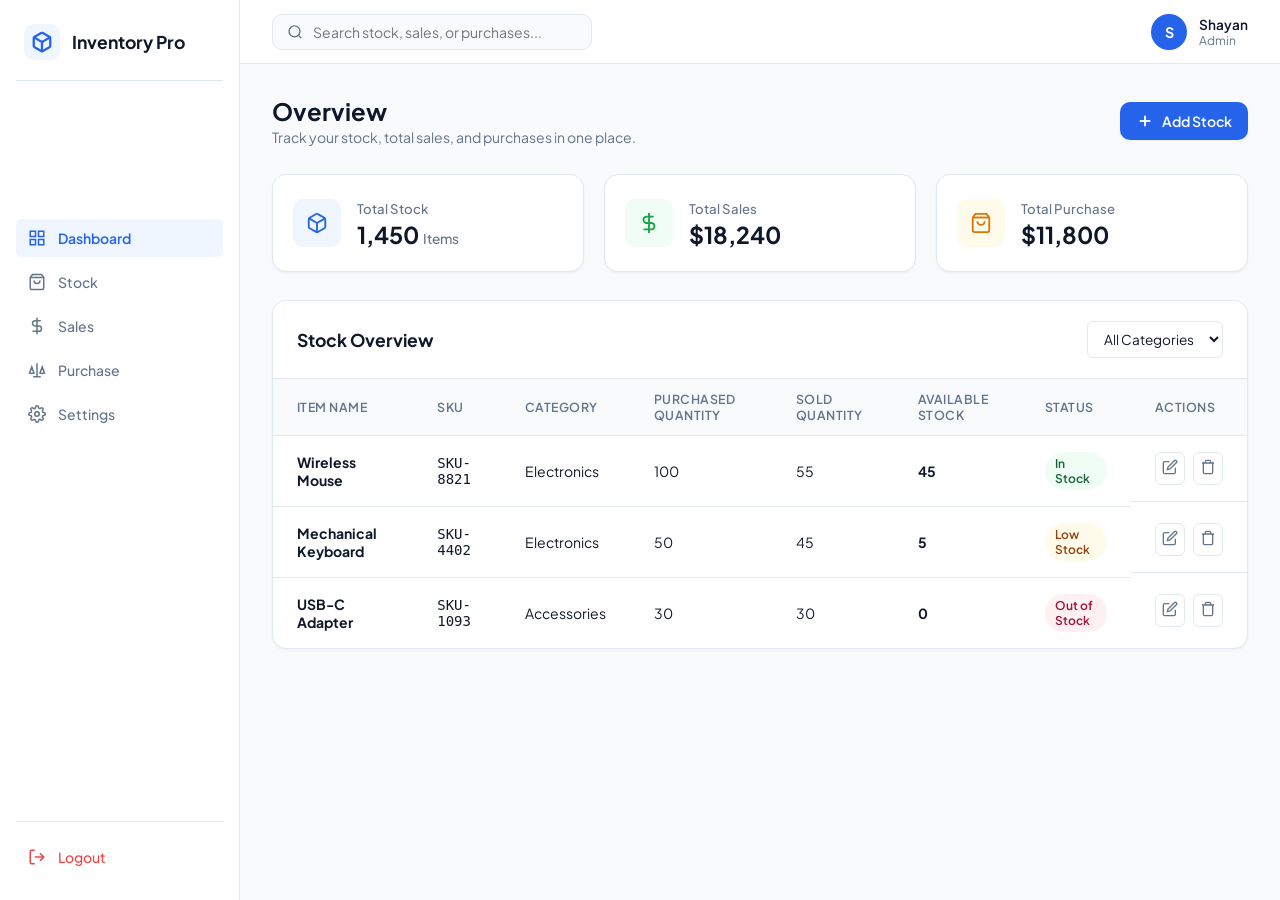
==== HTML/dashboard.html @ a54b795f "Added sales, purchases and stocks files" ====
<!DOCTYPE html>
<html lang="en">
<head>
    <meta charset="UTF-8">
    <meta name="viewport" content="width=device-width, initial-scale=1.0">
    <title>Inventory Pro - Dashboard</title>
    <link rel="stylesheet" href="../CSS/dashboard.css">
    <!-- Clean Modern Font -->
    <link rel="preconnect" href="https://fonts.googleapis.com">
    <link rel="preconnect" href="https://fonts.gstatic.com" crossorigin>
    <link href="https://fonts.googleapis.com/css2?family=Plus+Jakarta+Sans:wght@400;500;600;700&display=swap" rel="stylesheet">
</head>
<body>

    <div class="app-layout">
        
        <!-- SIDEBAR -->
        <aside class="sidebar">
            <div class="sidebar-header">
                <div class="brand-icon">
                    <svg width="22" height="22" viewBox="0 0 24 24" fill="none" stroke="currentColor" stroke-width="2.5" stroke-linecap="round" stroke-linejoin="round">
                        <path d="M21 16V8a2 2 0 0 0-1-1.73l-7-4a2 2 0 0 0-2 0l-7 4A2 2 0 0 0 3 8v8a2 2 0 0 0 1 1.73l7 4a2 2 0 0 0 2 0l7-4A2 2 0 0 0 21 16z"></path>
                        <polyline points="3.27 6.96 12 12.01 20.73 6.96"></polyline>
                        <line x1="12" y1="22.08" x2="12" y2="12"></line>
                    </svg>
                </div>
                <h2>Inventory Pro</h2>
            </div>

            <nav class="sidebar-menu">
                <a href="#" class="menu-item active">
                    <svg width="18" height="18" viewBox="0 0 24 24" fill="none" stroke="currentColor" stroke-width="2"><rect x="3" y="3" width="7" height="7"></rect><rect x="14" y="3" width="7" height="7"></rect><rect x="14" y="14" width="7" height="7"></rect><rect x="3" y="14" width="7" height="7"></rect></svg>
                    <span>Dashboard</span>
                </a>
                <a href="stocks.html" class="menu-item">
                    <svg width="18" height="18" viewBox="0 0 24 24" fill="none" stroke="currentColor" stroke-width="2"><path d="M6 2L3 6v14a2 2 0 0 0 2 2h14a2 2 0 0 0 2-2V6l-3-4z"></path><line x1="3" y1="6" x2="21" y2="6"></line><path d="M16 10a4 4 0 0 1-8 0"></path></svg>
                    <span>Stock</span>
                </a>
                <a href="sales.html" class="menu-item">
                    <svg width="18" height="18" viewBox="0 0 24 24" fill="none" stroke="currentColor" stroke-width="2"><line x1="12" y1="1" x2="12" y2="23"></line><path d="M17 5H9.5a3.5 3.5 0 0 0 0 7h5a3.5 3.5 0 0 1 0 7H6"></path></svg>
                    <span>Sales</span>
                </a>
                <a href="purchases.html" class="menu-item">
                    <svg width="18" height="18" viewBox="0 0 24 24" fill="none" stroke="currentColor" stroke-width="2"><path d="M16 16l3-8 3 8c-.87.06-1.92.21-3 .57-1.08-.36-2.13-.51-3-.57z"></path><path d="M2 16l3-8 3 8c-.87.06-1.92.21-3 .57-1.08-.36-2.13-.51-3-.57z"></path><path d="M7 21h10"></path><path d="M12 3v18"></path></svg>
                    <span>Purchase</span>
                </a>
                <a href="#" class="menu-item">
                    <svg width="18" height="18" viewBox="0 0 24 24" fill="none" stroke="currentColor" stroke-width="2"><circle cx="12" cy="12" r="3"></circle><path d="M19.4 15a1.65 1.65 0 0 0 .33 1.82l.06.06a2 2 0 0 1 0 2.83 2 2 0 0 1-2.83 0l-.06-.06a1.65 1.65 0 0 0-1.82-.33 1.65 1.65 0 0 0-1 1.51V21a2 2 0 0 1-2 2 2 2 0 0 1-2-2v-.09A1.65 1.65 0 0 0 9 19.4a1.65 1.65 0 0 0-1.82.33l-.06.06a2 2 0 0 1-2.83 0 2 2 0 0 1 0-2.83l.06-.06a1.65 1.65 0 0 0 .33-1.82 1.65 1.65 0 0 0-1.51-1H3a2 2 0 0 1-2-2 2 2 0 0 1 2-2h.09A1.65 1.65 0 0 0 4.6 9a1.65 1.65 0 0 0-.33-1.82l-.06-.06a2 2 0 0 1 0-2.83 2 2 0 0 1 2.83 0l.06.06a1.65 1.65 0 0 0 1.82.33H9a1.65 1.65 0 0 0 1-1.51V3a2 2 0 0 1 2-2 2 2 0 0 1 2 2v.09a1.65 1.65 0 0 0 1 1.51 1.65 1.65 0 0 0 1.82-.33l.06-.06a2 2 0 0 1 2.83 0 2 2 0 0 1 0 2.83l-.06.06a1.65 1.65 0 0 0-.33 1.82V9a1.65 1.65 0 0 0 1.51 1H21a2 2 0 0 1 2 2 2 2 0 0 1-2 2h-.09a1.65 1.65 0 0 0-1.51 1z"></path></svg>
                    <span>Settings</span>
                </a>
            </nav>

            <div class="sidebar-footer">
                <a href="login.html" class="logout-btn">
                    <svg width="18" height="18" viewBox="0 0 24 24" fill="none" stroke="currentColor" stroke-width="2"><path d="M9 21H5a2 2 0 0 1-2-2V5a2 2 0 0 1 2-2h4"></path><polyline points="16 17 21 12 16 7"></polyline><line x1="21" y1="12" x2="9" y2="12"></line></svg>
                    <span>Logout</span>
                </a>
            </div>
        </aside>

        <!-- MAIN CONTENT AREA -->
        <main class="main-content">
            
            <!-- TOP BAR -->
            <header class="topbar">
                <div class="search-box">
                    <svg width="18" height="18" viewBox="0 0 24 24" fill="none" stroke="currentColor" stroke-width="2"><circle cx="11" cy="11" r="8"></circle><line x1="21" y1="21" x2="16.65" y2="16.65"></line></svg>
                    <input type="text" placeholder="Search stock, sales, or purchases...">
                </div>

                <div class="topbar-actions">
                    <div class="user-profile">
                        <div class="avatar">S</div>
                        <div class="user-info">
                            <span class="name">Shayan</span>
                            <span class="role">Admin</span>
                        </div>
                    </div>
                </div>
            </header>

            <!-- DASHBOARD BODY -->
            <div class="content-body">
                
                <!-- Page Header & Action Buttons -->
                <div class="page-header">
                    <div>
                        <h1>Overview</h1>
                        <p>Track your stock, total sales, and purchases in one place.</p>
                    </div>
                    <div class="header-actions">
                        <button class="btn-primary">
                            <svg width="18" height="18" viewBox="0 0 24 24" fill="none" stroke="currentColor" stroke-width="2.5"><line x1="12" y1="5" x2="12" y2="19"></line><line x1="5" y1="12" x2="19" y2="12"></line></svg>
                            Add Stock
                        </button>
                    </div>
                </div>

                <!-- 3 MAIN OVERVIEW STATS (Stock, Sales, Purchase) -->
                <div class="stats-grid">
                    
                    <!-- 1. TOTAL STOCK -->
                    <div class="stat-card">
                        <div class="stat-icon icon-blue">
                            <svg width="22" height="22" viewBox="0 0 24 24" fill="none" stroke="currentColor" stroke-width="2"><path d="M21 16V8a2 2 0 0 0-1-1.73l-7-4a2 2 0 0 0-2 0l-7 4A2 2 0 0 0 3 8v8a2 2 0 0 0 1 1.73l7 4a2 2 0 0 0 2 0l7-4A2 2 0 0 0 21 16z"></path><polyline points="3.27 6.96 12 12.01 20.73 6.96"></polyline><line x1="12" y1="22.08" x2="12" y2="12"></line></svg>
                        </div>
                        <div class="stat-info">
                            <span class="label">Total Stock</span>
                            <h3 class="value">1,450 <span class="unit">Items</span></h3>
                        </div>
                    </div>

                    <!-- 2. TOTAL SALES -->
                    <div class="stat-card">
                        <div class="stat-icon icon-green">
                            <svg width="22" height="22" viewBox="0 0 24 24" fill="none" stroke="currentColor" stroke-width="2"><line x1="12" y1="1" x2="12" y2="23"></line><path d="M17 5H9.5a3.5 3.5 0 0 0 0 7h5a3.5 3.5 0 0 1 0 7H6"></path></svg>
                        </div>
                        <div class="stat-info">
                            <span class="label">Total Sales</span>
                            <h3 class="value">$18,240</h3>
                        </div>
                    </div>

                    <!-- 3. TOTAL PURCHASE -->
                    <div class="stat-card">
                        <div class="stat-icon icon-amber">
                            <svg width="22" height="22" viewBox="0 0 24 24" fill="none" stroke="currentColor" stroke-width="2"><path d="M6 2L3 6v14a2 2 0 0 0 2 2h14a2 2 0 0 0 2-2V6l-3-4z"></path><line x1="3" y1="6" x2="21" y2="6"></line><path d="M16 10a4 4 0 0 1-8 0"></path></svg>
                        </div>
                        <div class="stat-info">
                            <span class="label">Total Purchase</span>
                            <h3 class="value">$11,800</h3>
                        </div>
                    </div>

                </div>

                <!-- STOCK INVENTORY TABLE -->
                <div class="table-container">
                    <div class="table-header">
                        <h2>Stock Overview</h2>
                        <div class="table-actions">
                            <select class="filter-select">
                                <option value="all">All Categories</option>
                                <option value="electronics">Electronics</option>
                                <option value="accessories">Accessories</option>
                            </select>
                        </div>
                    </div>

                    <table class="inventory-table">
                        <thead>
                            <tr>
                                <th>Item Name</th>
                                <th>SKU</th>
                                <th>Category</th>
                                <th>Purchased Quantity</th>
                                <th>Sold Quantity</th>
                                <th>Available Stock</th>
                                <th>Status</th>
                                <th>Actions</th>
                            </tr>
                        </thead>
                        <tbody>
                            <tr>
                                <td class="product-name"><strong>Wireless Mouse</strong></td>
                                <td class="sku-code">SKU-8821</td>
                                <td>Electronics</td>
                                <td>100</td>
                                <td>55</td>
                                <td><strong>45</strong></td>
                                <td><span class="badge status-in-stock">In Stock</span></td>
                                <td class="action-buttons">
                                    <button class="btn-icon" title="Edit">
                                        <svg width="16" height="16" viewBox="0 0 24 24" fill="none" stroke="currentColor" stroke-width="2"><path d="M11 4H4a2 2 0 0 0-2 2v14a2 2 0 0 0 2 2h14a2 2 0 0 0 2-2v-7"></path><path d="M18.5 2.5a2.121 2.121 0 0 1 3 3L12 15l-4 1 1-4 9.5-9.5z"></path></svg>
                                    </button>
                                    <button class="btn-icon danger" title="Delete">
                                        <svg width="16" height="16" viewBox="0 0 24 24" fill="none" stroke="currentColor" stroke-width="2"><polyline points="3 6 5 6 21 6"></polyline><path d="M19 6v14a2 2 0 0 1-2 2H7a2 2 0 0 1-2-2V6m3 0V4a2 2 0 0 1 2-2h4a2 2 0 0 1 2 2v2"></path></svg>
                                    </button>
                                </td>
                            </tr>
                            <tr>
                                <td class="product-name"><strong>Mechanical Keyboard</strong></td>
                                <td class="sku-code">SKU-4402</td>
                                <td>Electronics</td>
                                <td>50</td>
                                <td>45</td>
                                <td><strong>5</strong></td>
                                <td><span class="badge status-low-stock">Low Stock</span></td>
                                <td class="action-buttons">
                                    <button class="btn-icon" title="Edit">
                                        <svg width="16" height="16" viewBox="0 0 24 24" fill="none" stroke="currentColor" stroke-width="2"><path d="M11 4H4a2 2 0 0 0-2 2v14a2 2 0 0 0 2 2h14a2 2 0 0 0 2-2v-7"></path><path d="M18.5 2.5a2.121 2.121 0 0 1 3 3L12 15l-4 1 1-4 9.5-9.5z"></path></svg>
                                    </button>
                                    <button class="btn-icon danger" title="Delete">
                                        <svg width="16" height="16" viewBox="0 0 24 24" fill="none" stroke="currentColor" stroke-width="2"><polyline points="3 6 5 6 21 6"></polyline><path d="M19 6v14a2 2 0 0 1-2 2H7a2 2 0 0 1-2-2V6m3 0V4a2 2 0 0 1 2-2h4a2 2 0 0 1 2 2v2"></path></svg>
                                    </button>
                                </td>
                            </tr>
                            <tr>
                                <td class="product-name"><strong>USB-C Adapter</strong></td>
                                <td class="sku-code">SKU-1093</td>
                                <td>Accessories</td>
                                <td>30</td>
                                <td>30</td>
                                <td><strong>0</strong></td>
                                <td><span class="badge status-out-of-stock">Out of Stock</span></td>
                                <td class="action-buttons">
                                    <button class="btn-icon" title="Edit">
                                        <svg width="16" height="16" viewBox="0 0 24 24" fill="none" stroke="currentColor" stroke-width="2"><path d="M11 4H4a2 2 0 0 0-2 2v14a2 2 0 0 0 2 2h14a2 2 0 0 0 2-2v-7"></path><path d="M18.5 2.5a2.121 2.121 0 0 1 3 3L12 15l-4 1 1-4 9.5-9.5z"></path></svg>
                                    </button>
                                    <button class="btn-icon danger" title="Delete">
                                        <svg width="16" height="16" viewBox="0 0 24 24" fill="none" stroke="currentColor" stroke-width="2"><polyline points="3 6 5 6 21 6"></polyline><path d="M19 6v14a2 2 0 0 1-2 2H7a2 2 0 0 1-2-2V6m3 0V4a2 2 0 0 1 2-2h4a2 2 0 0 1 2 2v2"></path></svg>
                                    </button>
                                </td>
                            </tr>
                        </tbody>
                    </table>
                </div>

            </div>
        </main>

    </div>

</body>
</html>
---- CSS/dashboard.css ----
/* --- Google Fonts --- */
@import url('https://fonts.googleapis.com/css2?family=Plus+Jakarta+Sans:wght@400;500;600;700&display=swap');

/* --- Theme Variables --- */
:root {
    --bg-body: #f8fafc;
    --sidebar-bg: #ffffff;
    --card-bg: #ffffff;
    --border-color: #e2e8f0;
    
    --text-main: #0f172a;
    --text-muted: #64748b;
    
    --primary-blue: #2563eb;
    --primary-blue-light: #eff6ff;
    
    /* Sales / Purchase / Stock Color Badges */
    --green-bg: #f0fdf4;
    --green-text: #166534;
    --green-icon: #16a34a;
    
    --amber-bg: #fffbeb;
    --amber-text: #92400e;
    --amber-icon: #d97706;
    
    --rose-bg: #fff1f2;
    --rose-text: #9f1239;
    --rose-icon: #f43f5e;
    
    --radius-sm: 6px;
    --radius-md: 10px;
    --radius-lg: 14px;
    
    --shadow-sm: 0 1px 2px 0 rgba(0, 0, 0, 0.05);
    --shadow-card: 0 2px 4px 0 rgba(0, 0, 0, 0.02), 0 1px 2px 0 rgba(0, 0, 0, 0.03);
}

/* --- Reset --- */
* {
    margin: 0;
    padding: 0;
    box-sizing: border-box;
    font-family: 'Plus Jakarta Sans', sans-serif;
    -webkit-font-smoothing: antialiased;
}

body {
    background-color: var(--bg-body);
    color: var(--text-main);
    min-height: 100vh;
}

/* --- Layout Grid --- */
.app-layout {
    display: flex;
    min-height: 100vh;
}

/* --- SIDEBAR --- */
.sidebar {
    width: 240px;
    background-color: var(--sidebar-bg);
    border-right: 1px solid var(--border-color);
    display: flex;
    flex-direction: column;
    justify-content: space-between;
    padding: 24px 16px;
    position: sticky;
    top: 0;
    height: 100vh;
}

.sidebar-header {
    display: flex;
    align-items: center;
    gap: 12px;
    padding: 0 8px 20px 8px;
    border-bottom: 1px solid var(--border-color);
}

.brand-icon {
    width: 36px;
    height: 36px;
    background-color: var(--primary-blue-light);
    color: var(--primary-blue);
    border-radius: var(--radius-md);
    display: flex;
    align-items: center;
    justify-content: center;
}

.sidebar-header h2 {
    font-size: 1.1rem;
    font-weight: 700;
    color: var(--text-main);
}

.sidebar-menu {
    display: flex;
    flex-direction: column;
    gap: 6px;
    margin-top: -250px;
}

.menu-item {
    display: flex;
    align-items: center;
    gap: 12px;
    padding: 10px 12px;
    font-size: 0.875rem;
    font-weight: 500;
    color: var(--text-muted);
    text-decoration: none;
    border-radius: var(--radius-sm);
    transition: all 0.15s ease;
}

.menu-item:hover {
    background-color: var(--bg-body);
    color: var(--text-main);
}

.menu-item.active {
    background-color: var(--primary-blue-light);
    color: var(--primary-blue);
    font-weight: 600;
}

.sidebar-footer {
    padding-top: 16px;
    border-top: 1px solid var(--border-color);
}

.logout-btn {
    display: flex;
    align-items: center;
    gap: 12px;
    padding: 10px 12px;
    font-size: 0.875rem;
    font-weight: 500;
    color: #ef4444;
    text-decoration: none;
    border-radius: var(--radius-sm);
    transition: background 0.15s;
}

.logout-btn:hover {
    background-color: #fef2f2;
}

/* --- MAIN CONTENT --- */
.main-content {
    flex: 1;
    display: flex;
    flex-direction: column;
    overflow-x: hidden;
}

/* --- TOP BAR --- */
.topbar {
    height: 64px;
    background-color: #ffffff;
    border-bottom: 1px solid var(--border-color);
    display: flex;
    align-items: center;
    justify-content: space-between;
    padding: 0 32px;
}

.search-box {
    display: flex;
    align-items: center;
    gap: 10px;
    background-color: var(--bg-body);
    border: 1px solid var(--border-color);
    padding: 8px 14px;
    border-radius: var(--radius-md);
    width: 320px;
    color: var(--text-muted);
}

.search-box input {
    border: none;
    background: transparent;
    outline: none;
    width: 100%;
    font-size: 0.875rem;
    color: var(--text-main);
}

.user-profile {
    display: flex;
    align-items: center;
    gap: 12px;
}

.avatar {
    width: 36px;
    height: 36px;
    background-color: var(--primary-blue);
    color: #ffffff;
    font-weight: 700;
    border-radius: 50%;
    display: flex;
    align-items: center;
    justify-content: center;
    font-size: 0.9rem;
}

.user-info {
    display: flex;
    flex-direction: column;
}

.user-info .name {
    font-size: 0.85rem;
    font-weight: 600;
    color: var(--text-main);
}

.user-info .role {
    font-size: 0.75rem;
    color: var(--text-muted);
}

/* --- CONTENT BODY --- */
.content-body {
    padding: 32px;
    display: flex;
    flex-direction: column;
    gap: 28px;
}

.page-header {
    display: flex;
    justify-content: space-between;
    align-items: center;
}

.page-header h1 {
    font-size: 1.5rem;
    font-weight: 700;
    color: var(--text-main);
}

.page-header p {
    font-size: 0.875rem;
    color: var(--text-muted);
    margin-top: 2px;
}

.header-actions {
    display: flex;
    gap: 10px;
}

.btn-primary {
    display: flex;
    align-items: center;
    gap: 8px;
    background-color: var(--primary-blue);
    color: #ffffff;
    border: none;
    padding: 10px 16px;
    border-radius: var(--radius-md);
    font-size: 0.875rem;
    font-weight: 600;
    cursor: pointer;
    box-shadow: var(--shadow-sm);
    transition: background 0.15s;
}

.btn-primary:hover {
    background-color: #1d4ed8;
}

/* --- STATS GRID --- */
.stats-grid {
    display: grid;
    grid-template-columns: repeat(3, 1fr);
    gap: 20px;
}

.stat-card {
    background-color: var(--card-bg);
    border: 1px solid var(--border-color);
    border-radius: var(--radius-lg);
    padding: 22px 20px;
    display: flex;
    align-items: center;
    gap: 16px;
    box-shadow: var(--shadow-card);
}

.stat-icon {
    width: 48px;
    height: 48px;
    border-radius: var(--radius-md);
    display: flex;
    align-items: center;
    justify-content: center;
    flex-shrink: 0;
}

.icon-blue { background-color: var(--primary-blue-light); color: var(--primary-blue); }
.icon-green { background-color: var(--green-bg); color: var(--green-icon); }
.icon-amber { background-color: var(--amber-bg); color: var(--amber-icon); }

.stat-info .label {
    font-size: 0.825rem;
    font-weight: 500;
    color: var(--text-muted);
}

.stat-info .value {
    font-size: 1.45rem;
    font-weight: 700;
    color: var(--text-main);
    margin-top: 2px;
}

.stat-info .unit {
    font-size: 0.85rem;
    font-weight: 500;
    color: var(--text-muted);
}

/* --- TABLE SECTION --- */
.table-container {
    background-color: var(--card-bg);
    border: 1px solid var(--border-color);
    border-radius: var(--radius-lg);
    box-shadow: var(--shadow-card);
    overflow: hidden;
}

.table-header {
    padding: 20px 24px;
    border-bottom: 1px solid var(--border-color);
    display: flex;
    justify-content: space-between;
    align-items: center;
}

.table-header h2 {
    font-size: 1.1rem;
    font-weight: 700;
}

.filter-select {
    padding: 8px 12px;
    font-size: 0.85rem;
    border: 1px solid var(--border-color);
    border-radius: var(--radius-sm);
    outline: none;
    background-color: #ffffff;
    color: var(--text-main);
    cursor: pointer;
}

.inventory-table {
    width: 100%;
    border-collapse: collapse;
    text-align: left;
}

.inventory-table th {
    background-color: #f8fafc;
    padding: 12px 24px;
    font-size: 0.775rem;
    font-weight: 600;
    text-transform: uppercase;
    color: var(--text-muted);
    letter-spacing: 0.04em;
    border-bottom: 1px solid var(--border-color);
}

.inventory-table td {
    padding: 16px 24px;
    font-size: 0.875rem;
    border-bottom: 1px solid var(--border-color);
    color: var(--text-main);
}

.inventory-table tr:last-child td {
    border-bottom: none;
}

.inventory-table tr:hover {
    background-color: #f8fafc;
}

.sku-code {
    font-family: monospace;
    color: var(--text-muted);
    font-size: 0.825rem;
}

/* --- BADGES --- */
.badge {
    display: inline-block;
    padding: 4px 10px;
    border-radius: 20px;
    font-size: 0.75rem;
    font-weight: 600;
}

.status-in-stock {
    background-color: var(--green-bg);
    color: var(--green-text);
}

.status-low-stock {
    background-color: var(--amber-bg);
    color: var(--amber-text);
}

.status-out-of-stock {
    background-color: var(--rose-bg);
    color: var(--rose-text);
}

/* --- ACTION BUTTONS --- */
.action-buttons {
    display: flex;
    gap: 8px;
}

.btn-icon {
    border: 1px solid var(--border-color);
    background-color: #ffffff;
    padding: 6px;
    border-radius: var(--radius-sm);
    color: var(--text-muted);
    cursor: pointer;
    transition: all 0.15s;
}

.btn-icon:hover {
    background-color: var(--bg-body);
    color: var(--primary-blue);
    border-color: var(--primary-blue);
}

.btn-icon.danger:hover {
    background-color: #fef2f2;
    color: #ef4444;
    border-color: #fca5a5;
}
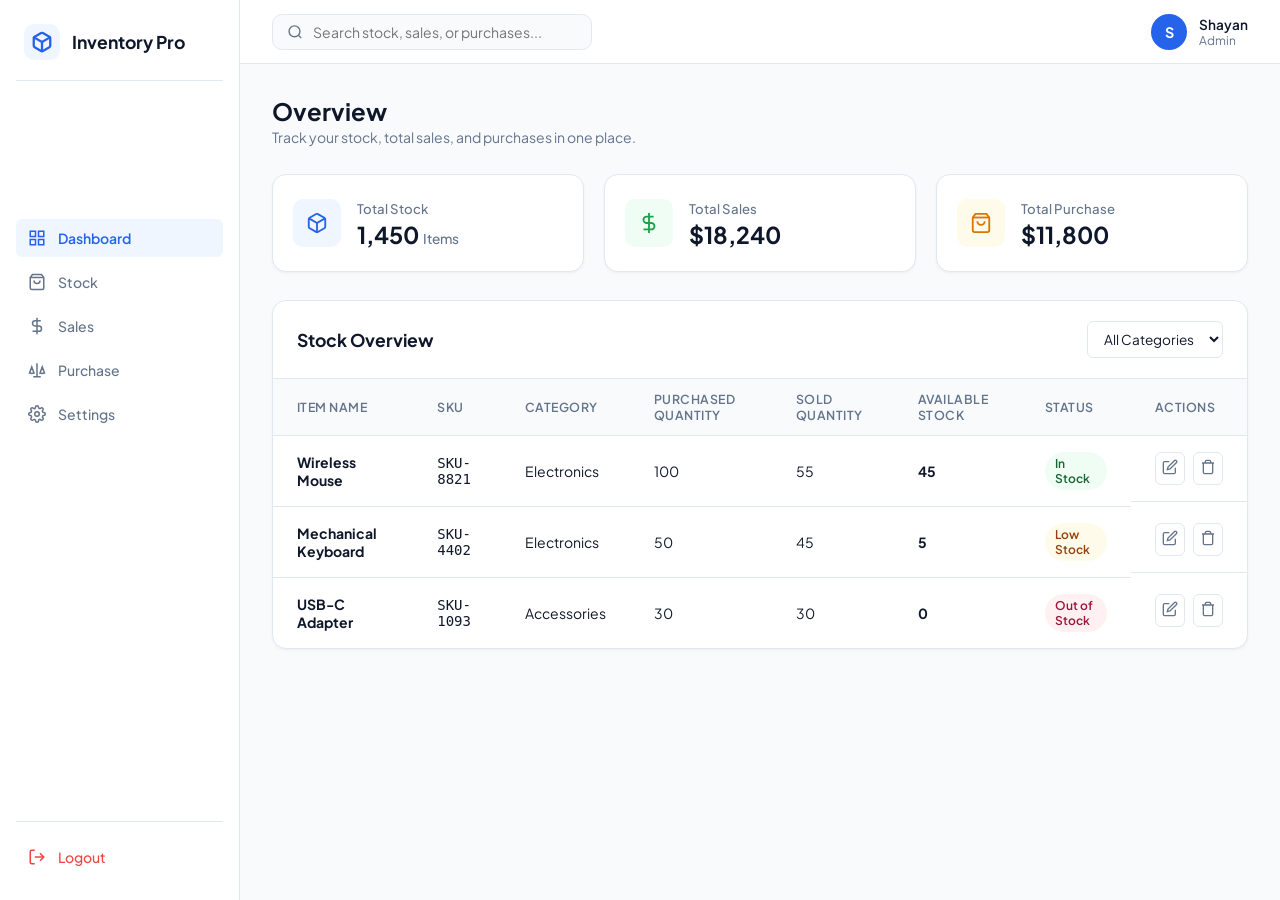
==== commit 88fc359d: "lifted add item btn from dashboard filr" ====
--- a/HTML/dashboard.html
+++ b/HTML/dashboard.html
@@ -88,12 +88,6 @@
                         <h1>Overview</h1>
                         <p>Track your stock, total sales, and purchases in one place.</p>
                     </div>
-                    <div class="header-actions">
-                        <button class="btn-primary">
-                            <svg width="18" height="18" viewBox="0 0 24 24" fill="none" stroke="currentColor" stroke-width="2.5"><line x1="12" y1="5" x2="12" y2="19"></line><line x1="5" y1="12" x2="19" y2="12"></line></svg>
-                            Add Stock
-                        </button>
-                    </div>
                 </div>
 
                 <!-- 3 MAIN OVERVIEW STATS (Stock, Sales, Purchase) -->
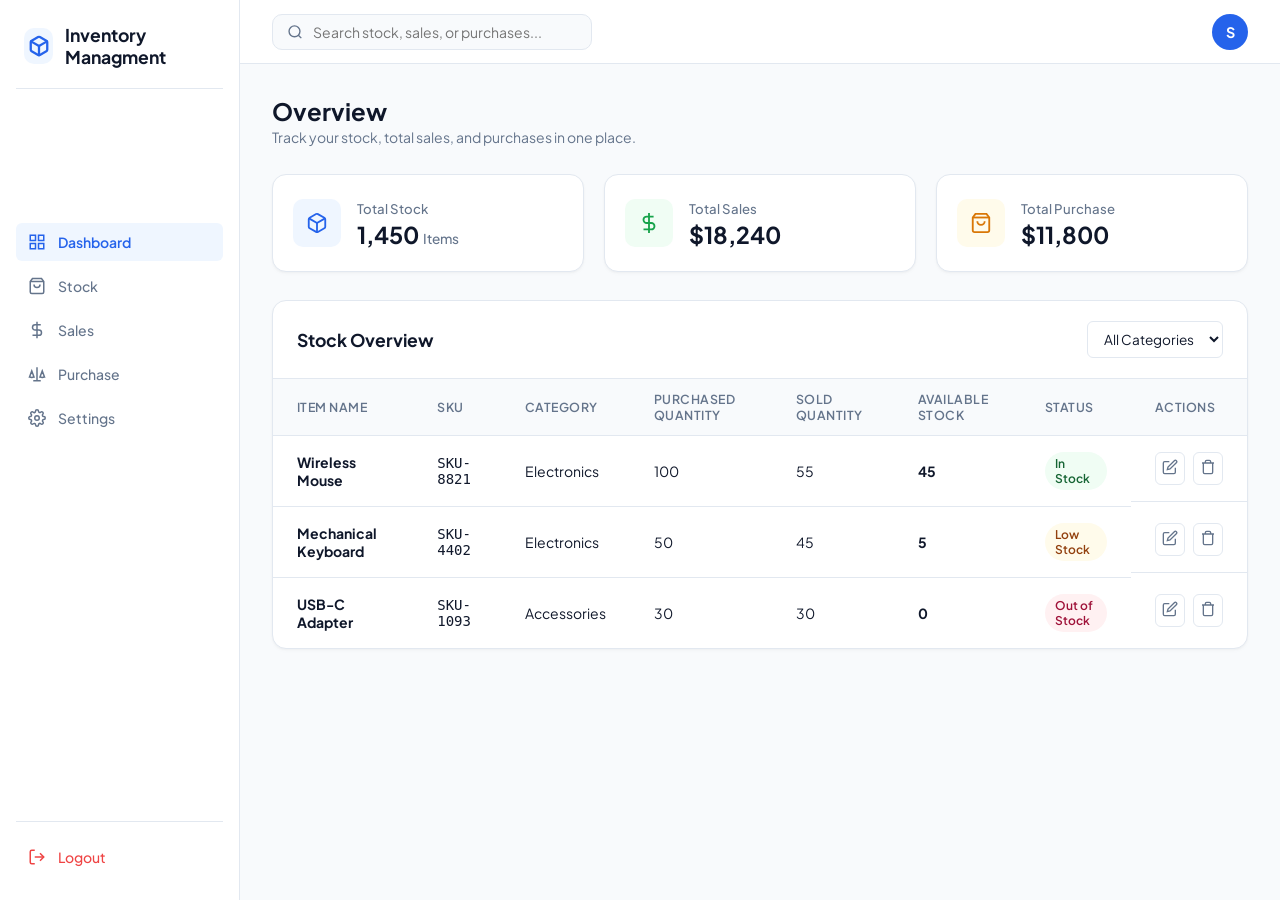
==== commit 5ed2c0bf: "Added User info card" ====
--- a/HTML/dashboard.html
+++ b/HTML/dashboard.html
@@ -1,58 +1,93 @@
 <!DOCTYPE html>
 <html lang="en">
+
 <head>
     <meta charset="UTF-8">
     <meta name="viewport" content="width=device-width, initial-scale=1.0">
-    <title>Inventory Pro - Dashboard</title>
+    <title>Inventory Managment - Dashboard</title>
+    <link rel="icon" type="image/png" href="../images/dashboardicon.png">
     <link rel="stylesheet" href="../CSS/dashboard.css">
     <!-- Clean Modern Font -->
     <link rel="preconnect" href="https://fonts.googleapis.com">
     <link rel="preconnect" href="https://fonts.gstatic.com" crossorigin>
-    <link href="https://fonts.googleapis.com/css2?family=Plus+Jakarta+Sans:wght@400;500;600;700&display=swap" rel="stylesheet">
+    <link href="https://fonts.googleapis.com/css2?family=Plus+Jakarta+Sans:wght@400;500;600;700&display=swap"
+        rel="stylesheet">
 </head>
+
 <body>
 
     <div class="app-layout">
-        
+
         <!-- SIDEBAR -->
+
+
         <aside class="sidebar">
             <div class="sidebar-header">
                 <div class="brand-icon">
-                    <svg width="22" height="22" viewBox="0 0 24 24" fill="none" stroke="currentColor" stroke-width="2.5" stroke-linecap="round" stroke-linejoin="round">
-                        <path d="M21 16V8a2 2 0 0 0-1-1.73l-7-4a2 2 0 0 0-2 0l-7 4A2 2 0 0 0 3 8v8a2 2 0 0 0 1 1.73l7 4a2 2 0 0 0 2 0l7-4A2 2 0 0 0 21 16z"></path>
+                    <svg width="22" height="22" viewBox="0 0 24 24" fill="none" stroke="currentColor" stroke-width="2.5"
+                        stroke-linecap="round" stroke-linejoin="round">
+                        <path
+                            d="M21 16V8a2 2 0 0 0-1-1.73l-7-4a2 2 0 0 0-2 0l-7 4A2 2 0 0 0 3 8v8a2 2 0 0 0 1 1.73l7 4a2 2 0 0 0 2 0l7-4A2 2 0 0 0 21 16z">
+                        </path>
                         <polyline points="3.27 6.96 12 12.01 20.73 6.96"></polyline>
                         <line x1="12" y1="22.08" x2="12" y2="12"></line>
                     </svg>
                 </div>
-                <h2>Inventory Pro</h2>
+                <h2>Inventory Managment</h2>
             </div>
 
             <nav class="sidebar-menu">
                 <a href="#" class="menu-item active">
-                    <svg width="18" height="18" viewBox="0 0 24 24" fill="none" stroke="currentColor" stroke-width="2"><rect x="3" y="3" width="7" height="7"></rect><rect x="14" y="3" width="7" height="7"></rect><rect x="14" y="14" width="7" height="7"></rect><rect x="3" y="14" width="7" height="7"></rect></svg>
+                    <svg width="18" height="18" viewBox="0 0 24 24" fill="none" stroke="currentColor" stroke-width="2">
+                        <rect x="3" y="3" width="7" height="7"></rect>
+                        <rect x="14" y="3" width="7" height="7"></rect>
+                        <rect x="14" y="14" width="7" height="7"></rect>
+                        <rect x="3" y="14" width="7" height="7"></rect>
+                    </svg>
                     <span>Dashboard</span>
                 </a>
                 <a href="stocks.html" class="menu-item">
-                    <svg width="18" height="18" viewBox="0 0 24 24" fill="none" stroke="currentColor" stroke-width="2"><path d="M6 2L3 6v14a2 2 0 0 0 2 2h14a2 2 0 0 0 2-2V6l-3-4z"></path><line x1="3" y1="6" x2="21" y2="6"></line><path d="M16 10a4 4 0 0 1-8 0"></path></svg>
+                    <svg width="18" height="18" viewBox="0 0 24 24" fill="none" stroke="currentColor" stroke-width="2">
+                        <path d="M6 2L3 6v14a2 2 0 0 0 2 2h14a2 2 0 0 0 2-2V6l-3-4z"></path>
+                        <line x1="3" y1="6" x2="21" y2="6"></line>
+                        <path d="M16 10a4 4 0 0 1-8 0"></path>
+                    </svg>
                     <span>Stock</span>
                 </a>
                 <a href="sales.html" class="menu-item">
-                    <svg width="18" height="18" viewBox="0 0 24 24" fill="none" stroke="currentColor" stroke-width="2"><line x1="12" y1="1" x2="12" y2="23"></line><path d="M17 5H9.5a3.5 3.5 0 0 0 0 7h5a3.5 3.5 0 0 1 0 7H6"></path></svg>
+                    <svg width="18" height="18" viewBox="0 0 24 24" fill="none" stroke="currentColor" stroke-width="2">
+                        <line x1="12" y1="1" x2="12" y2="23"></line>
+                        <path d="M17 5H9.5a3.5 3.5 0 0 0 0 7h5a3.5 3.5 0 0 1 0 7H6"></path>
+                    </svg>
                     <span>Sales</span>
                 </a>
                 <a href="purchases.html" class="menu-item">
-                    <svg width="18" height="18" viewBox="0 0 24 24" fill="none" stroke="currentColor" stroke-width="2"><path d="M16 16l3-8 3 8c-.87.06-1.92.21-3 .57-1.08-.36-2.13-.51-3-.57z"></path><path d="M2 16l3-8 3 8c-.87.06-1.92.21-3 .57-1.08-.36-2.13-.51-3-.57z"></path><path d="M7 21h10"></path><path d="M12 3v18"></path></svg>
+                    <svg width="18" height="18" viewBox="0 0 24 24" fill="none" stroke="currentColor" stroke-width="2">
+                        <path d="M16 16l3-8 3 8c-.87.06-1.92.21-3 .57-1.08-.36-2.13-.51-3-.57z"></path>
+                        <path d="M2 16l3-8 3 8c-.87.06-1.92.21-3 .57-1.08-.36-2.13-.51-3-.57z"></path>
+                        <path d="M7 21h10"></path>
+                        <path d="M12 3v18"></path>
+                    </svg>
                     <span>Purchase</span>
                 </a>
                 <a href="#" class="menu-item">
-                    <svg width="18" height="18" viewBox="0 0 24 24" fill="none" stroke="currentColor" stroke-width="2"><circle cx="12" cy="12" r="3"></circle><path d="M19.4 15a1.65 1.65 0 0 0 .33 1.82l.06.06a2 2 0 0 1 0 2.83 2 2 0 0 1-2.83 0l-.06-.06a1.65 1.65 0 0 0-1.82-.33 1.65 1.65 0 0 0-1 1.51V21a2 2 0 0 1-2 2 2 2 0 0 1-2-2v-.09A1.65 1.65 0 0 0 9 19.4a1.65 1.65 0 0 0-1.82.33l-.06.06a2 2 0 0 1-2.83 0 2 2 0 0 1 0-2.83l.06-.06a1.65 1.65 0 0 0 .33-1.82 1.65 1.65 0 0 0-1.51-1H3a2 2 0 0 1-2-2 2 2 0 0 1 2-2h.09A1.65 1.65 0 0 0 4.6 9a1.65 1.65 0 0 0-.33-1.82l-.06-.06a2 2 0 0 1 0-2.83 2 2 0 0 1 2.83 0l.06.06a1.65 1.65 0 0 0 1.82.33H9a1.65 1.65 0 0 0 1-1.51V3a2 2 0 0 1 2-2 2 2 0 0 1 2 2v.09a1.65 1.65 0 0 0 1 1.51 1.65 1.65 0 0 0 1.82-.33l.06-.06a2 2 0 0 1 2.83 0 2 2 0 0 1 0 2.83l-.06.06a1.65 1.65 0 0 0-.33 1.82V9a1.65 1.65 0 0 0 1.51 1H21a2 2 0 0 1 2 2 2 2 0 0 1-2 2h-.09a1.65 1.65 0 0 0-1.51 1z"></path></svg>
+                    <svg width="18" height="18" viewBox="0 0 24 24" fill="none" stroke="currentColor" stroke-width="2">
+                        <circle cx="12" cy="12" r="3"></circle>
+                        <path
+                            d="M19.4 15a1.65 1.65 0 0 0 .33 1.82l.06.06a2 2 0 0 1 0 2.83 2 2 0 0 1-2.83 0l-.06-.06a1.65 1.65 0 0 0-1.82-.33 1.65 1.65 0 0 0-1 1.51V21a2 2 0 0 1-2 2 2 2 0 0 1-2-2v-.09A1.65 1.65 0 0 0 9 19.4a1.65 1.65 0 0 0-1.82.33l-.06.06a2 2 0 0 1-2.83 0 2 2 0 0 1 0-2.83l.06-.06a1.65 1.65 0 0 0 .33-1.82 1.65 1.65 0 0 0-1.51-1H3a2 2 0 0 1-2-2 2 2 0 0 1 2-2h.09A1.65 1.65 0 0 0 4.6 9a1.65 1.65 0 0 0-.33-1.82l-.06-.06a2 2 0 0 1 0-2.83 2 2 0 0 1 2.83 0l.06.06a1.65 1.65 0 0 0 1.82.33H9a1.65 1.65 0 0 0 1-1.51V3a2 2 0 0 1 2-2 2 2 0 0 1 2 2v.09a1.65 1.65 0 0 0 1 1.51 1.65 1.65 0 0 0 1.82-.33l.06-.06a2 2 0 0 1 2.83 0 2 2 0 0 1 0 2.83l-.06.06a1.65 1.65 0 0 0-.33 1.82V9a1.65 1.65 0 0 0 1.51 1H21a2 2 0 0 1 2 2 2 2 0 0 1-2 2h-.09a1.65 1.65 0 0 0-1.51 1z">
+                        </path>
+                    </svg>
                     <span>Settings</span>
                 </a>
             </nav>
 
             <div class="sidebar-footer">
                 <a href="login.html" class="logout-btn">
-                    <svg width="18" height="18" viewBox="0 0 24 24" fill="none" stroke="currentColor" stroke-width="2"><path d="M9 21H5a2 2 0 0 1-2-2V5a2 2 0 0 1 2-2h4"></path><polyline points="16 17 21 12 16 7"></polyline><line x1="21" y1="12" x2="9" y2="12"></line></svg>
+                    <svg width="18" height="18" viewBox="0 0 24 24" fill="none" stroke="currentColor" stroke-width="2">
+                        <path d="M9 21H5a2 2 0 0 1-2-2V5a2 2 0 0 1 2-2h4"></path>
+                        <polyline points="16 17 21 12 16 7"></polyline>
+                        <line x1="21" y1="12" x2="9" y2="12"></line>
+                    </svg>
                     <span>Logout</span>
                 </a>
             </div>
@@ -60,28 +95,56 @@
 
         <!-- MAIN CONTENT AREA -->
         <main class="main-content">
-            
+
             <!-- TOP BAR -->
             <header class="topbar">
-                <div class="search-box">
-                    <svg width="18" height="18" viewBox="0 0 24 24" fill="none" stroke="currentColor" stroke-width="2"><circle cx="11" cy="11" r="8"></circle><line x1="21" y1="21" x2="16.65" y2="16.65"></line></svg>
-                    <input type="text" placeholder="Search stock, sales, or purchases...">
+                <div class="topbar-input-container">
+                    <button id="menuBtn">☰</button>
+                    <div class="search-box">
+                        <svg width="18" height="18" viewBox="0 0 24 24" fill="none" stroke="currentColor"
+                            stroke-width="2">
+                            <circle cx="11" cy="11" r="8"></circle>
+                            <line x1="21" y1="21" x2="16.65" y2="16.65"></line>
+                        </svg>
+                        <input type="text" placeholder="Search stock, sales, or purchases...">
+                    </div>
                 </div>
 
                 <div class="topbar-actions">
                     <div class="user-profile">
                         <div class="avatar">S</div>
-                        <div class="user-info">
+                        <!-- <div class="user-info">
                             <span class="name">Shayan</span>
                             <span class="role">Admin</span>
-                        </div>
+                        </div> -->
                     </div>
                 </div>
             </header>
+
+            <div class="user-container">
+
+                <div class="header">
+                    <h3 class="logo">S</h3>
+                    <p class="name">Shayan</p>
+                    <p class="email">shayanulhaq5555@gmail.com</p>
+                </div>
+                <div class="footer">
+                    <p>☁️ Save 4 items in account</p>
+                    <p>🔑 Passwords and autofill</p>
+                    <p>🔴 G Manage your Google Account</p>
+                    <p>✏️ Customise profile</p>
+                    <p>⚙️ Your account in Chrome</p>
+                    <p>↪️ Sign out of Chrome</p>
+                    <hr>
+                    <p>👤+ Add Chrome profile</p>
+                    <p>🪪 Open guest profile</p>
+                    <p>👥⚙️ Manage Chrome profiles</p>
+                </div>
+            </div>
 
             <!-- DASHBOARD BODY -->
             <div class="content-body">
-                
+
                 <!-- Page Header & Action Buttons -->
                 <div class="page-header">
                     <div>
@@ -92,11 +155,18 @@
 
                 <!-- 3 MAIN OVERVIEW STATS (Stock, Sales, Purchase) -->
                 <div class="stats-grid">
-                    
+
                     <!-- 1. TOTAL STOCK -->
                     <div class="stat-card">
                         <div class="stat-icon icon-blue">
-                            <svg width="22" height="22" viewBox="0 0 24 24" fill="none" stroke="currentColor" stroke-width="2"><path d="M21 16V8a2 2 0 0 0-1-1.73l-7-4a2 2 0 0 0-2 0l-7 4A2 2 0 0 0 3 8v8a2 2 0 0 0 1 1.73l7 4a2 2 0 0 0 2 0l7-4A2 2 0 0 0 21 16z"></path><polyline points="3.27 6.96 12 12.01 20.73 6.96"></polyline><line x1="12" y1="22.08" x2="12" y2="12"></line></svg>
+                            <svg width="22" height="22" viewBox="0 0 24 24" fill="none" stroke="currentColor"
+                                stroke-width="2">
+                                <path
+                                    d="M21 16V8a2 2 0 0 0-1-1.73l-7-4a2 2 0 0 0-2 0l-7 4A2 2 0 0 0 3 8v8a2 2 0 0 0 1 1.73l7 4a2 2 0 0 0 2 0l7-4A2 2 0 0 0 21 16z">
+                                </path>
+                                <polyline points="3.27 6.96 12 12.01 20.73 6.96"></polyline>
+                                <line x1="12" y1="22.08" x2="12" y2="12"></line>
+                            </svg>
                         </div>
                         <div class="stat-info">
                             <span class="label">Total Stock</span>
@@ -107,7 +177,11 @@
                     <!-- 2. TOTAL SALES -->
                     <div class="stat-card">
                         <div class="stat-icon icon-green">
-                            <svg width="22" height="22" viewBox="0 0 24 24" fill="none" stroke="currentColor" stroke-width="2"><line x1="12" y1="1" x2="12" y2="23"></line><path d="M17 5H9.5a3.5 3.5 0 0 0 0 7h5a3.5 3.5 0 0 1 0 7H6"></path></svg>
+                            <svg width="22" height="22" viewBox="0 0 24 24" fill="none" stroke="currentColor"
+                                stroke-width="2">
+                                <line x1="12" y1="1" x2="12" y2="23"></line>
+                                <path d="M17 5H9.5a3.5 3.5 0 0 0 0 7h5a3.5 3.5 0 0 1 0 7H6"></path>
+                            </svg>
                         </div>
                         <div class="stat-info">
                             <span class="label">Total Sales</span>
@@ -118,7 +192,12 @@
                     <!-- 3. TOTAL PURCHASE -->
                     <div class="stat-card">
                         <div class="stat-icon icon-amber">
-                            <svg width="22" height="22" viewBox="0 0 24 24" fill="none" stroke="currentColor" stroke-width="2"><path d="M6 2L3 6v14a2 2 0 0 0 2 2h14a2 2 0 0 0 2-2V6l-3-4z"></path><line x1="3" y1="6" x2="21" y2="6"></line><path d="M16 10a4 4 0 0 1-8 0"></path></svg>
+                            <svg width="22" height="22" viewBox="0 0 24 24" fill="none" stroke="currentColor"
+                                stroke-width="2">
+                                <path d="M6 2L3 6v14a2 2 0 0 0 2 2h14a2 2 0 0 0 2-2V6l-3-4z"></path>
+                                <line x1="3" y1="6" x2="21" y2="6"></line>
+                                <path d="M16 10a4 4 0 0 1-8 0"></path>
+                            </svg>
                         </div>
                         <div class="stat-info">
                             <span class="label">Total Purchase</span>
@@ -165,10 +244,20 @@
                                 <td><span class="badge status-in-stock">In Stock</span></td>
                                 <td class="action-buttons">
                                     <button class="btn-icon" title="Edit">
-                                        <svg width="16" height="16" viewBox="0 0 24 24" fill="none" stroke="currentColor" stroke-width="2"><path d="M11 4H4a2 2 0 0 0-2 2v14a2 2 0 0 0 2 2h14a2 2 0 0 0 2-2v-7"></path><path d="M18.5 2.5a2.121 2.121 0 0 1 3 3L12 15l-4 1 1-4 9.5-9.5z"></path></svg>
+                                        <svg width="16" height="16" viewBox="0 0 24 24" fill="none"
+                                            stroke="currentColor" stroke-width="2">
+                                            <path d="M11 4H4a2 2 0 0 0-2 2v14a2 2 0 0 0 2 2h14a2 2 0 0 0 2-2v-7"></path>
+                                            <path d="M18.5 2.5a2.121 2.121 0 0 1 3 3L12 15l-4 1 1-4 9.5-9.5z"></path>
+                                        </svg>
                                     </button>
                                     <button class="btn-icon danger" title="Delete">
-                                        <svg width="16" height="16" viewBox="0 0 24 24" fill="none" stroke="currentColor" stroke-width="2"><polyline points="3 6 5 6 21 6"></polyline><path d="M19 6v14a2 2 0 0 1-2 2H7a2 2 0 0 1-2-2V6m3 0V4a2 2 0 0 1 2-2h4a2 2 0 0 1 2 2v2"></path></svg>
+                                        <svg width="16" height="16" viewBox="0 0 24 24" fill="none"
+                                            stroke="currentColor" stroke-width="2">
+                                            <polyline points="3 6 5 6 21 6"></polyline>
+                                            <path
+                                                d="M19 6v14a2 2 0 0 1-2 2H7a2 2 0 0 1-2-2V6m3 0V4a2 2 0 0 1 2-2h4a2 2 0 0 1 2 2v2">
+                                            </path>
+                                        </svg>
                                     </button>
                                 </td>
                             </tr>
@@ -182,10 +271,20 @@
                                 <td><span class="badge status-low-stock">Low Stock</span></td>
                                 <td class="action-buttons">
                                     <button class="btn-icon" title="Edit">
-                                        <svg width="16" height="16" viewBox="0 0 24 24" fill="none" stroke="currentColor" stroke-width="2"><path d="M11 4H4a2 2 0 0 0-2 2v14a2 2 0 0 0 2 2h14a2 2 0 0 0 2-2v-7"></path><path d="M18.5 2.5a2.121 2.121 0 0 1 3 3L12 15l-4 1 1-4 9.5-9.5z"></path></svg>
+                                        <svg width="16" height="16" viewBox="0 0 24 24" fill="none"
+                                            stroke="currentColor" stroke-width="2">
+                                            <path d="M11 4H4a2 2 0 0 0-2 2v14a2 2 0 0 0 2 2h14a2 2 0 0 0 2-2v-7"></path>
+                                            <path d="M18.5 2.5a2.121 2.121 0 0 1 3 3L12 15l-4 1 1-4 9.5-9.5z"></path>
+                                        </svg>
                                     </button>
                                     <button class="btn-icon danger" title="Delete">
-                                        <svg width="16" height="16" viewBox="0 0 24 24" fill="none" stroke="currentColor" stroke-width="2"><polyline points="3 6 5 6 21 6"></polyline><path d="M19 6v14a2 2 0 0 1-2 2H7a2 2 0 0 1-2-2V6m3 0V4a2 2 0 0 1 2-2h4a2 2 0 0 1 2 2v2"></path></svg>
+                                        <svg width="16" height="16" viewBox="0 0 24 24" fill="none"
+                                            stroke="currentColor" stroke-width="2">
+                                            <polyline points="3 6 5 6 21 6"></polyline>
+                                            <path
+                                                d="M19 6v14a2 2 0 0 1-2 2H7a2 2 0 0 1-2-2V6m3 0V4a2 2 0 0 1 2-2h4a2 2 0 0 1 2 2v2">
+                                            </path>
+                                        </svg>
                                     </button>
                                 </td>
                             </tr>
@@ -199,10 +298,20 @@
                                 <td><span class="badge status-out-of-stock">Out of Stock</span></td>
                                 <td class="action-buttons">
                                     <button class="btn-icon" title="Edit">
-                                        <svg width="16" height="16" viewBox="0 0 24 24" fill="none" stroke="currentColor" stroke-width="2"><path d="M11 4H4a2 2 0 0 0-2 2v14a2 2 0 0 0 2 2h14a2 2 0 0 0 2-2v-7"></path><path d="M18.5 2.5a2.121 2.121 0 0 1 3 3L12 15l-4 1 1-4 9.5-9.5z"></path></svg>
+                                        <svg width="16" height="16" viewBox="0 0 24 24" fill="none"
+                                            stroke="currentColor" stroke-width="2">
+                                            <path d="M11 4H4a2 2 0 0 0-2 2v14a2 2 0 0 0 2 2h14a2 2 0 0 0 2-2v-7"></path>
+                                            <path d="M18.5 2.5a2.121 2.121 0 0 1 3 3L12 15l-4 1 1-4 9.5-9.5z"></path>
+                                        </svg>
                                     </button>
                                     <button class="btn-icon danger" title="Delete">
-                                        <svg width="16" height="16" viewBox="0 0 24 24" fill="none" stroke="currentColor" stroke-width="2"><polyline points="3 6 5 6 21 6"></polyline><path d="M19 6v14a2 2 0 0 1-2 2H7a2 2 0 0 1-2-2V6m3 0V4a2 2 0 0 1 2-2h4a2 2 0 0 1 2 2v2"></path></svg>
+                                        <svg width="16" height="16" viewBox="0 0 24 24" fill="none"
+                                            stroke="currentColor" stroke-width="2">
+                                            <polyline points="3 6 5 6 21 6"></polyline>
+                                            <path
+                                                d="M19 6v14a2 2 0 0 1-2 2H7a2 2 0 0 1-2-2V6m3 0V4a2 2 0 0 1 2-2h4a2 2 0 0 1 2 2v2">
+                                            </path>
+                                        </svg>
                                     </button>
                                 </td>
                             </tr>
@@ -215,5 +324,11 @@
 
     </div>
 
+
+
+    <script src="../JS/global.js"></script>
+    <script src="../JS/dashboard.js"></script>
+
 </body>
+
 </html>
--- a/CSS/dashboard.css
+++ b/CSS/dashboard.css
@@ -57,6 +57,9 @@
 }
 
 /* --- SIDEBAR --- */
+
+
+
 .sidebar {
     width: 240px;
     background-color: var(--sidebar-bg);
@@ -165,6 +168,19 @@
     align-items: center;
     justify-content: space-between;
     padding: 0 32px;
+}
+
+.topbar-input-container{
+    display: flex;
+    gap: 15px;
+}
+
+#menuBtn{
+    display: none;
+    font-family: Arial, Helvetica, sans-serif;
+    font-size: 30px;
+    width: 35px;
+    height: 44px;
 }
 
 .search-box {
@@ -446,4 +462,73 @@
     background-color: #fef2f2;
     color: #ef4444;
     border-color: #fca5a5;
+}
+
+
+.user-container{
+    width: 350px;
+    height: 500px;
+    background-color: white;
+    padding: 15px;
+    display: none;
+    flex-direction: column;
+    position: fixed;
+    top: 49px;
+    left: 960px;
+    border-radius: 20px;
+    box-shadow: 0 0 7px gray;
+}
+
+.header{
+    width: 320px;
+    height: 200px;
+    background-color: #edf2fa;
+    margin: 0px auto;
+    display: flex;
+    flex-direction: column;
+    align-items: center;
+    border-radius: 10px;
+    justify-content: center;
+}
+
+.logo{
+    /* margin-top: 20px; */
+    width: 50px;
+    height: 50px;
+    font-family:sans-serif;
+    font-size: 35px;
+    font-weight: 300;
+    display: flex;
+    justify-content: center;
+    align-items: center;
+    border-radius: 50%;
+    background-color: #ed4d83;
+}
+
+.name{
+    font-family: Arial, Helvetica, sans-serif;
+    font-size: 14px;
+    font-weight: 600;
+    margin: 10px 0 5px 0;
+}
+
+.email{
+    font-family: Arial, Helvetica, sans-serif;
+    font-size: 12px;
+    font-weight: 400;
+    color: rgba(0, 0, 0, 0.788);
+}
+
+.footer{
+    margin-top: 10px;
+}
+
+.footer p {
+    font-family: Arial, Helvetica, sans-serif;
+    font-size: 14px;
+    padding: 5px 0px 5px 1px;
+}
+
+.user-container-active{
+    display: flex; 
 }
